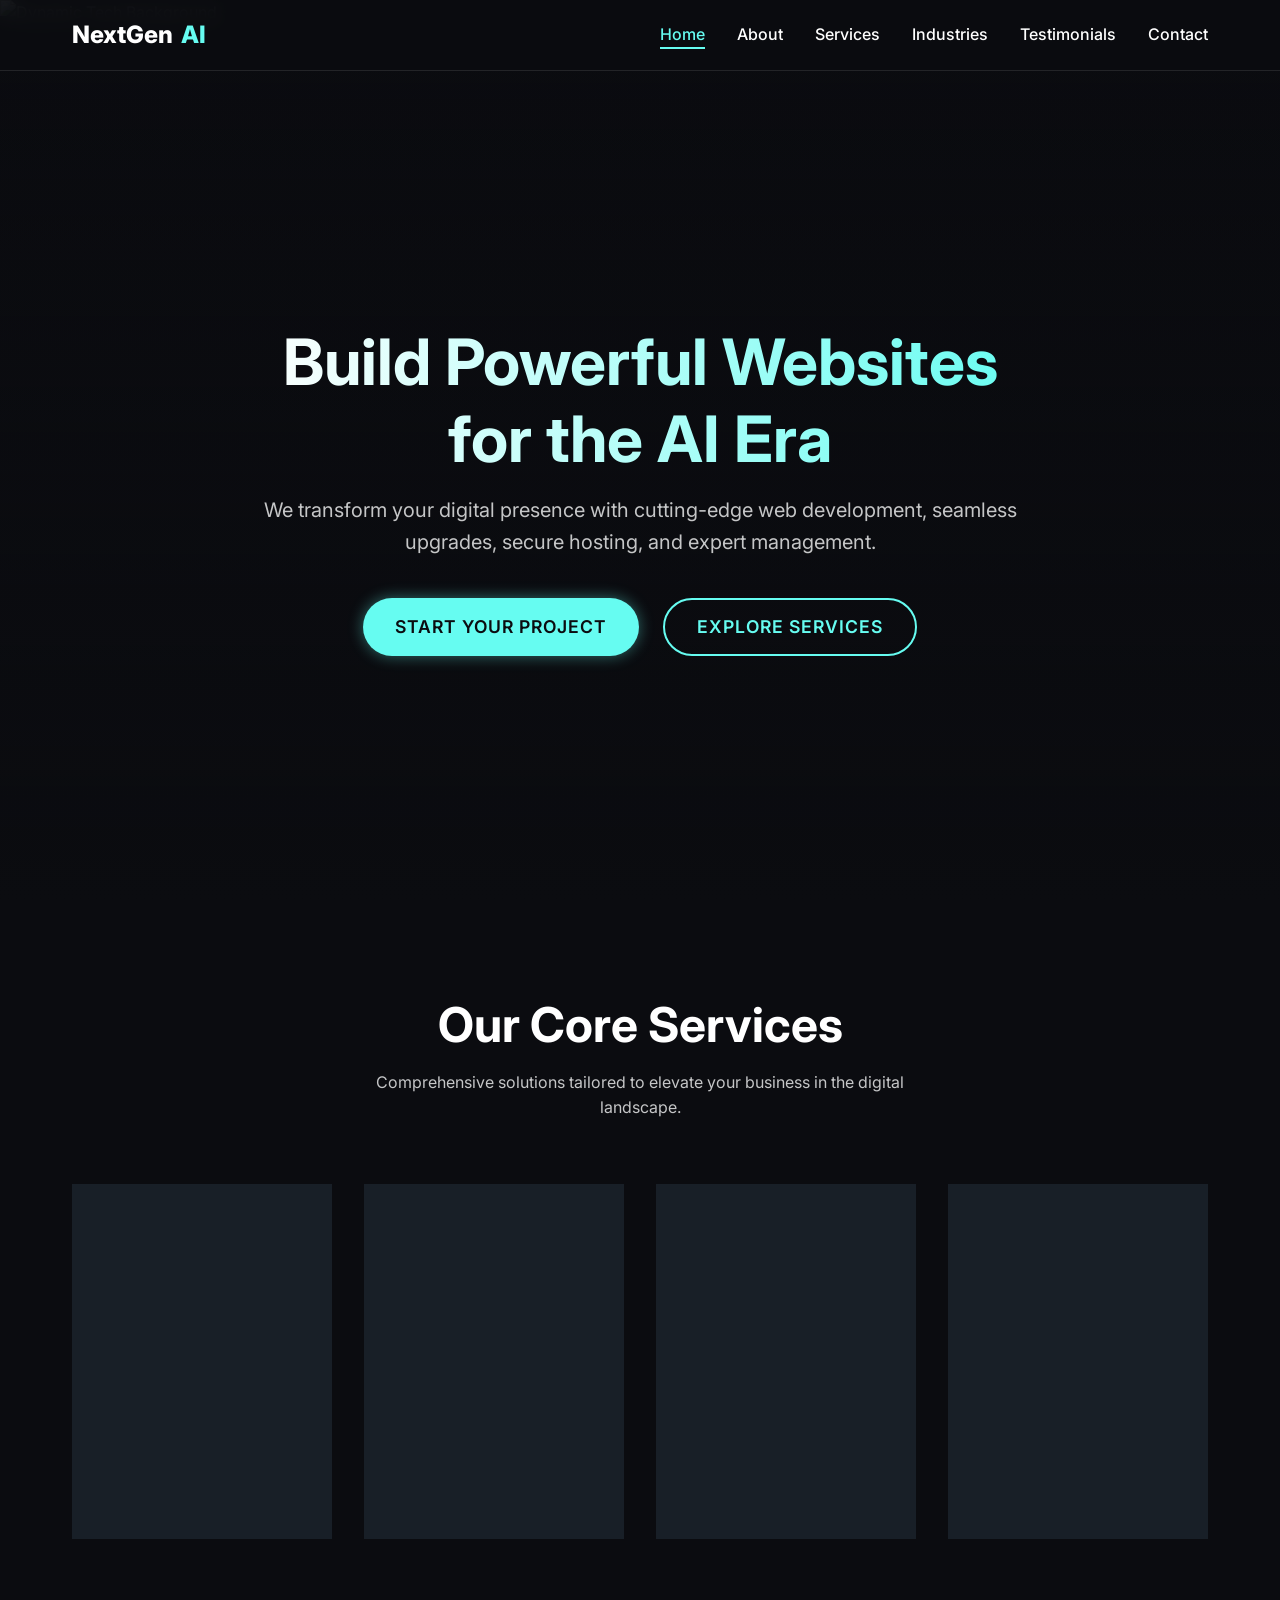
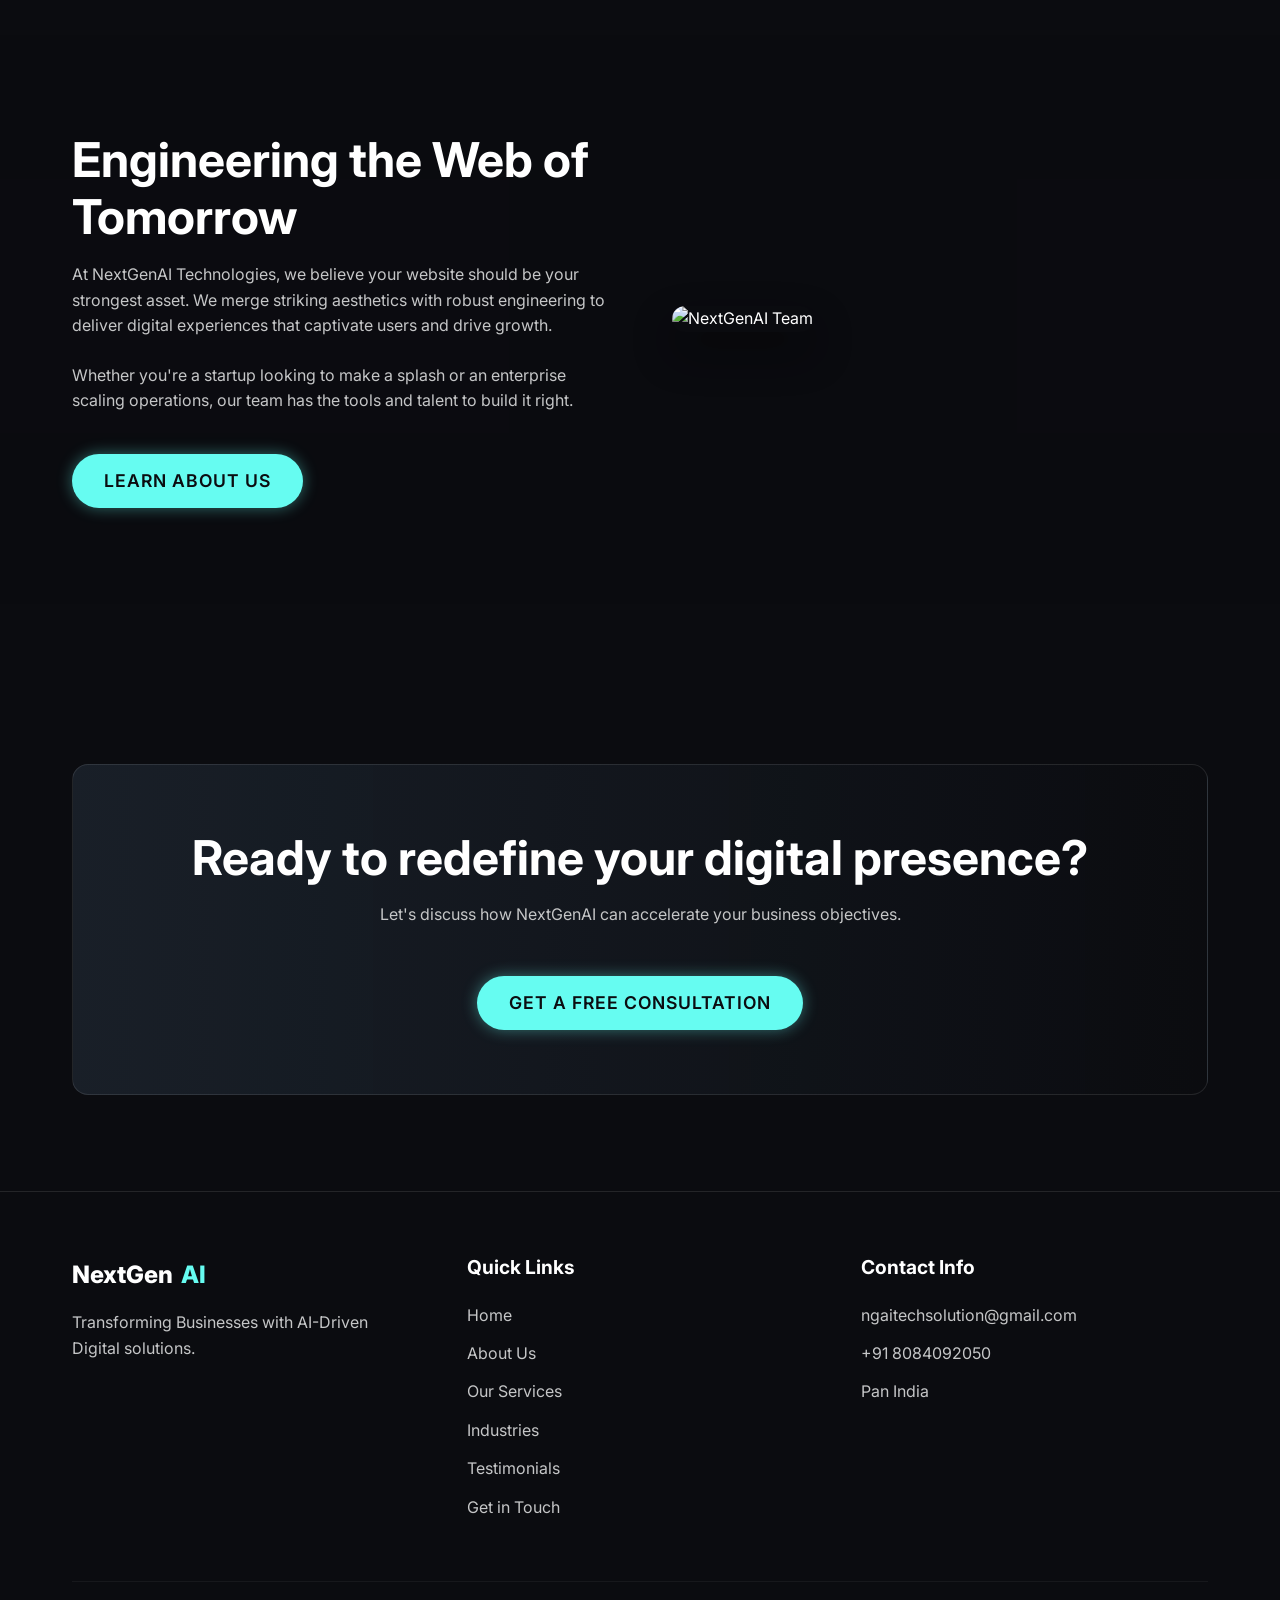
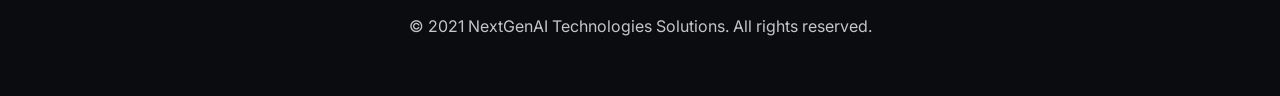
==== index.html @ a2633821 "Add files via upload" ====
<!DOCTYPE html>
<html lang="en">
<head>
    <meta charset="UTF-8">
    <meta name="viewport" content="width=device-width, initial-scale=1.0">
    <meta name="description" content="NextGenAI Technology Solutions - Build, Upgrade, Host and Manage your modern website.">
    <title>NextGenAI | Elite Website Solutions</title>
    <!-- Google Fonts -->
    <link rel="preconnect" href="https://fonts.googleapis.com">
    <link rel="preconnect" href="https://fonts.gstatic.com" crossorigin>
    <link href="https://fonts.googleapis.com/css2?family=Inter:wght@300;400;500;600;700;800&display=swap" rel="stylesheet">
    <link rel="stylesheet" href="style.css">
</head>
<body>
    
    <!-- Animated Global Background -->
    <div class="moving-bg"></div>

    <!-- Header -->
    <header>
        <div class="container nav-container">
            <a href="index.html" class="logo">NextGen<span>AI</span></a>
            <button class="mobile-menu-btn" aria-label="Toggle menu" aria-expanded="false">&#9776;</button>
            <nav>
                <ul class="nav-links">
                    <li><a href="index.html">Home</a></li>
                    <li><a href="About.html">About</a></li>
                    <li><a href="Service.html">Services</a></li>
                    <li><a href="Industries.html">Industries</a></li>
                    <li><a href="Testimonials.html">Testimonials</a></li>
                    <li><a href="Contact.html">Contact</a></li>
                </ul>
            </nav>
        </div>
    </header>

    <!-- Hero Section -->
    <section class="hero">
        <!-- AI Generated background image embedded securely via absolute path for web.
             For a live website, the user would move the artifact to an /assets/ folder. -->
        <img src="file:///C:/Users/rites/.gemini/antigravity/brain/25545eb5-5277-4ad1-b51b-b9562a341a34/live_hero_bg_1773387260577.png" alt="Dynamic Tech Background" class="hero-bg pulse-img">
        <div class="hero-overlay"></div>
        <div class="container">
            <div class="hero-content reveal">
                <h1>Build Powerful Websites for the AI Era</h1>
                <p>We transform your digital presence with cutting-edge web development, seamless upgrades, secure hosting, and expert management.</p>
                <div class="hero-buttons">
                    <a href="Contact.html" class="btn btn-primary">Start Your Project</a>
                    <a href="Service.html" class="btn btn-secondary">Explore Services</a>
                </div>
            </div>
        </div>
    </section>

    <!-- Services Overview Section -->
    <section class="section">
        <div class="container">
            <div class="section-header reveal">
                <h2>Our Core Services</h2>
                <p>Comprehensive solutions tailored to elevate your business in the digital landscape.</p>
            </div>
            
            <div class="services-grid">
                <div class="service-card glass reveal">
                    <div class="service-icon">💻</div>
                    <h3>Website Development</h3>
                    <p>Custom, scalable, and responsive architectures built with modern tech stacks.</p>
                </div>
                
                <div class="service-card glass reveal" style="transition-delay: 100ms;">
                    <div class="service-icon">⚡</div>
                    <h3>Website Upgrade</h3>
                    <p>Revitalize outdated interfaces with state-of-the-art UI/UX and elevated performance.</p>
                </div>
                
                <div class="service-card glass reveal" style="transition-delay: 200ms;">
                    <div class="service-icon">☁️</div>
                    <h3>Cloud Hosting</h3>
                    <p>Lightning-fast, ultra-secure hosting optimized for zero downtime and max stability.</p>
                </div>
                
                <div class="service-card glass reveal" style="transition-delay: 300ms;">
                    <div class="service-icon">🛡️</div>
                    <h3>Pro Management</h3>
                    <p>Full-cycle maintenance, security patching, backups, and 24/7 technical support.</p>
                </div>
            </div>
        </div>
    </section>

    <!-- Brief About Preview Section -->
    <section class="section" style="background: rgba(11, 12, 16, 0.4);">
        <div class="container">
            <div class="about-preview">
                <div class="about-text reveal">
                    <h2>Engineering the Web of Tomorrow</h2>
                    <p>At NextGenAI Technologies, we believe your website should be your strongest asset. We merge striking aesthetics with robust engineering to deliver digital experiences that captivate users and drive growth.</p>
                    <p>Whether you're a startup looking to make a splash or an enterprise scaling operations, our team has the tools and talent to build it right.</p>
                    <a href="About.html" class="btn btn-primary" style="margin-top: 1rem;">Learn About Us</a>
                </div>
                <div class="about-image reveal" style="transition-delay: 200ms;">
                    <img src="file:///C:/Users/rites/.gemini/antigravity/brain/25545eb5-5277-4ad1-b51b-b9562a341a34/live_index_team_1773387277324.png" alt="NextGenAI Team" class="about-preview-img float-img">
                </div>
            </div>
        </div>
    </section>

    <!-- Global CTA -->
    <section class="section">
        <div class="container">
            <div class="cta-banner reveal">
                <h2>Ready to redefine your digital presence?</h2>
                <p>Let's discuss how NextGenAI can accelerate your business objectives.</p>
                <a href="Contact.html" class="btn btn-primary" style="margin-top: 1.5rem;">Get a Free Consultation</a>
            </div>
        </div>
    </section>

    <!-- Footer -->
    <footer>
        <div class="container">
            <div class="footer-grid">
                <div class="footer-col">
                    <a href="index.html" class="logo" style="margin-bottom: 1rem;">NextGen<span>AI</span></a>
                    <p>Transforming Businesses with AI-Driven Digital solutions.</p>
                </div>
                <div class="footer-col">
                    <h4>Quick Links</h4>
                    <ul>
                        <li><a href="index.html">Home</a></li>
                        <li><a href="About.html">About Us</a></li>
                        <li><a href="Service.html">Our Services</a></li>
                        <li><a href="Industries.html">Industries</a></li>
                        <li><a href="Testimonials.html">Testimonials</a></li>
                        <li><a href="Contact.html">Get in Touch</a></li>
                    </ul>
                </div>
                <div class="footer-col">
                    <h4>Contact Info</h4>
                    <ul style="color: var(--text-secondary);">
                        <li>ngaitechsolution@gmail.com</li>
                        <li>+91 8084092050</li>
                        <li>Pan India</li>
                    </ul>
                </div>
            </div>
            <div class="footer-bottom">
                <p>&copy; 2021 NextGenAI Technologies Solutions. All rights reserved.</p>
            </div>
        </div>
    </footer>

    <script src="script.js"></script>
</body>
</html>
---- style.css ----
/* Global Reset & Box Sizing */
*, *::before, *::after {
  box-sizing: border-box;
  margin: 0;
  padding: 0;
}

/* CSS Variables for Theme */
:root {
  --bg-color: #0b0c10;
  --bg-gradient: linear-gradient(135deg, #0b0c10 0%, #1f2833 100%);
  --surface-color: rgba(31, 40, 51, 0.7);
  --glass-border: rgba(255, 255, 255, 0.1);
  --text-primary: #ffffff;
  --text-secondary: #c5c6c7;
  --accent-color: #66fcf1;
  --accent-hover: #45a29e;
  --font-family: 'Inter', system-ui, -apple-system, sans-serif;
  --transition: all 0.3s ease;
}

body {
  font-family: var(--font-family);
  background-color: var(--bg-color);
  color: var(--text-primary);
  line-height: 1.6;
  overflow-x: hidden;
  min-height: 100vh;
}

/* Moving Background Layer */
.moving-bg {
  position: fixed;
  top: 0;
  left: 0;
  width: 100vw;
  height: 100vh;
  z-index: -5; /* Place deep in background */
  background-image: 
    linear-gradient(rgba(11,12,16,0.85), rgba(11,12,16,0.85)),
    url('file:///C:/Users/rites/.gemini/antigravity/brain/25545eb5-5277-4ad1-b51b-b9562a341a34/site_bg_pattern_1773385852781.png');
  background-repeat: repeat;
  background-size: 800px 800px;
  animation: bgPan 40s linear infinite;
}

@keyframes bgPan {
  0% { background-position: 0 0; }
  100% { background-position: 800px 800px; }
}

/* Floating Image Animation */
.float-img {
  animation: floatImg 8s ease-in-out infinite;
}

@keyframes floatImg {
  0% { transform: translateY(0px); }
  50% { transform: translateY(-15px); }
  100% { transform: translateY(0px); }
}

/* Pulse Image Animation */
.pulse-img {
  animation: pulseImg 8s ease-in-out infinite alternate;
  transform-origin: center;
}

@keyframes pulseImg {
  0% { transform: scale(1); filter: brightness(1); }
  100% { transform: scale(1.05); filter: brightness(1.2); }
}

/* Typography */
h1, h2, h3, h4, h5, h6 {
  font-weight: 700;
  line-height: 1.2;
  margin-bottom: 1rem;
}

h1 {
  font-size: clamp(2.5rem, 5vw, 4rem);
  background: linear-gradient(to right, #ffffff, var(--accent-color));
  -webkit-background-clip: text;
  background-clip: text;
  -webkit-text-fill-color: transparent;
}

h2 { font-size: clamp(2rem, 4vw, 3rem); }
h3 { font-size: 1.5rem; }
p { margin-bottom: 1.5rem; color: var(--text-secondary); }

a {
  text-decoration: none;
  color: var(--accent-color);
  transition: var(--transition);
}

a:hover { color: var(--accent-hover); }

/* Buttons */
.btn {
  display: inline-flex;
  align-items: center;
  justify-content: center;
  padding: 0.8rem 2rem;
  border-radius: 50px;
  font-weight: 600;
  font-size: 1.1rem;
  text-transform: uppercase;
  letter-spacing: 1px;
  cursor: pointer;
  transition: var(--transition);
  border: none;
}

.btn-primary {
  background: var(--accent-color);
  color: var(--bg-color);
  box-shadow: 0 0 15px rgba(102, 252, 241, 0.4);
}

.btn-primary:hover {
  background: var(--accent-hover);
  box-shadow: 0 0 25px rgba(102, 252, 241, 0.6);
  transform: translateY(-2px);
  color: var(--bg-color);
}

.btn-secondary {
  background: transparent;
  color: var(--accent-color);
  border: 2px solid var(--accent-color);
}

.btn-secondary:hover {
  background: rgba(102, 252, 241, 0.1);
  transform: translateY(-2px);
}

/* Glassmorphism Classes */
.glass {
  background: var(--surface-color);
  backdrop-filter: blur(12px);
  -webkit-backdrop-filter: blur(12px);
  border: 1px solid var(--glass-border);
  border-radius: 16px;
  padding: 2rem;
}

/* Layout Container */
.container {
  max-width: 1200px;
  margin: 0 auto;
  padding: 0 2rem;
}

/* Header & Navigation */
header {
  position: fixed;
  top: 0;
  width: 100%;
  z-index: 1000;
  background: rgba(11, 12, 16, 0.85);
  backdrop-filter: blur(10px);
  border-bottom: 1px solid var(--glass-border);
  padding: 1rem 0;
  transition: var(--transition);
}

header.scrolled {
  padding: 0.5rem 0;
  background: rgba(11, 12, 16, 0.95);
}

.nav-container {
  display: flex;
  justify-content: space-between;
  align-items: center;
}

.logo {
  font-size: 1.5rem;
  font-weight: 800;
  color: #fff;
  display: flex;
  align-items: center;
  gap: 0.5rem;
}

.logo span { color: var(--accent-color); }

.nav-links {
  display: flex;
  gap: 2rem;
  list-style: none;
}

.nav-links li a {
  color: var(--text-primary);
  font-weight: 500;
  position: relative;
}

.nav-links li a::after {
  content: '';
  position: absolute;
  bottom: -5px;
  left: 0;
  width: 0;
  height: 2px;
  background: var(--accent-color);
  transition: var(--transition);
}

.nav-links li a:hover::after, .nav-links li a.active::after {
  width: 100%;
}

.nav-links li a:hover, .nav-links li a.active {
  color: var(--accent-color);
}

.mobile-menu-btn {
  display: none;
  background: none;
  border: none;
  color: #fff;
  font-size: 1.5rem;
  cursor: pointer;
}

/* Hero Section */
.hero {
  height: 100vh;
  display: flex;
  align-items: center;
  position: relative;
  overflow: hidden;
  padding-top: 80px;
}

.hero-bg {
  position: absolute;
  top: 0;
  left: 0;
  width: 100%;
  height: 100%;
  object-fit: cover;
  z-index: -2;
  opacity: 0.6;
}

.hero-overlay {
  position: absolute;
  top: 0;
  left: 0;
  width: 100%;
  height: 100%;
  background: linear-gradient(180deg, rgba(11,12,16,0.3) 0%, rgba(11,12,16,1) 100%);
  z-index: -1;
}

.hero-content {
  max-width: 800px;
  text-align: center;
  margin: 0 auto;
}

.hero-content p {
  font-size: 1.25rem;
  margin-bottom: 2.5rem;
}

.hero-buttons {
  display: flex;
  gap: 1.5rem;
  justify-content: center;
}

/* Section Styling */
.section {
  padding: 6rem 0;
}

.section-header {
  text-align: center;
  margin-bottom: 4rem;
}

.section-header p {
  max-width: 600px;
  margin: 0 auto;
}

/* Services Grid */
.services-grid {
  display: grid;
  grid-template-columns: repeat(auto-fit, minmax(250px, 1fr));
  gap: 2rem;
}

.service-card {
  text-align: left;
  transition: var(--transition);
  position: relative;
  overflow: hidden;
}

.service-card:hover {
  transform: translateY(-10px);
  border-color: var(--accent-color);
  box-shadow: 0 10px 30px rgba(102, 252, 241, 0.1);
}

.service-icon {
  font-size: 2.5rem;
  color: var(--accent-color);
  margin-bottom: 1.5rem;
}

.service-card h3 { margin-bottom: 1rem; }

/* About Section Preview */
.about-preview {
  display: grid;
  grid-template-columns: 1fr 1fr;
  gap: 4rem;
  align-items: center;
}

.about-preview-img {
  width: 100%;
  border-radius: 16px;
  box-shadow: 0 20px 40px rgba(0,0,0,0.4);
  animation: float 6s ease-in-out infinite;
}

@keyframes float {
  0% { transform: translateY(0px); }
  50% { transform: translateY(-20px); }
  100% { transform: translateY(0px); }
}

/* CTA Sub-Section */
.cta-banner {
  background: linear-gradient(90deg, var(--surface-color), rgba(11,12,16,0.9));
  border: 1px solid var(--glass-border);
  border-radius: 16px;
  padding: 4rem 2rem;
  text-align: center;
  margin-top: 4rem;
}

/* Footer */
footer {
  background: #0b0c10;
  border-top: 1px solid var(--glass-border);
  padding: 4rem 0 2rem;
}

.footer-grid {
  display: grid;
  grid-template-columns: repeat(auto-fit, minmax(200px, 1fr));
  gap: 3rem;
  margin-bottom: 3rem;
}

.footer-col h4 {
  color: #fff;
  margin-bottom: 1.5rem;
  font-size: 1.2rem;
}

.footer-col ul {
  list-style: none;
}

.footer-col ul li {
  margin-bottom: 0.8rem;
}

.footer-col ul li a {
  color: var(--text-secondary);
}

.footer-col ul li a:hover {
  color: var(--accent-color);
  padding-left: 5px;
}

.footer-bottom {
  text-align: center;
  padding-top: 2rem;
  border-top: 1px solid rgba(255,255,255,0.05);
}

/* Animations */
.reveal {
  opacity: 0;
  transform: translateY(30px);
  transition: all 0.8s ease-out;
}

.reveal.active {
  opacity: 1;
  transform: translateY(0);
}

/* Responsive */
@media (max-width: 768px) {
  .nav-links {
    position: fixed;
    top: 70px;
    right: -100%;
    flex-direction: column;
    background: rgba(11, 12, 16, 0.95);
    backdrop-filter: blur(10px);
    width: 100%;
    height: calc(100vh - 70px);
    padding: 2rem;
    transition: var(--transition);
    align-items: center;
    border-top: 1px solid var(--glass-border);
  }

  .nav-links.active {
    right: 0;
  }

  .mobile-menu-btn { display: block; }
  
  .about-preview {
    grid-template-columns: 1fr;
    text-align: center;
  }
  
  .hero-buttons {
    flex-direction: column;
  }
  
  .hero-buttons .btn { width: 100%; }
}
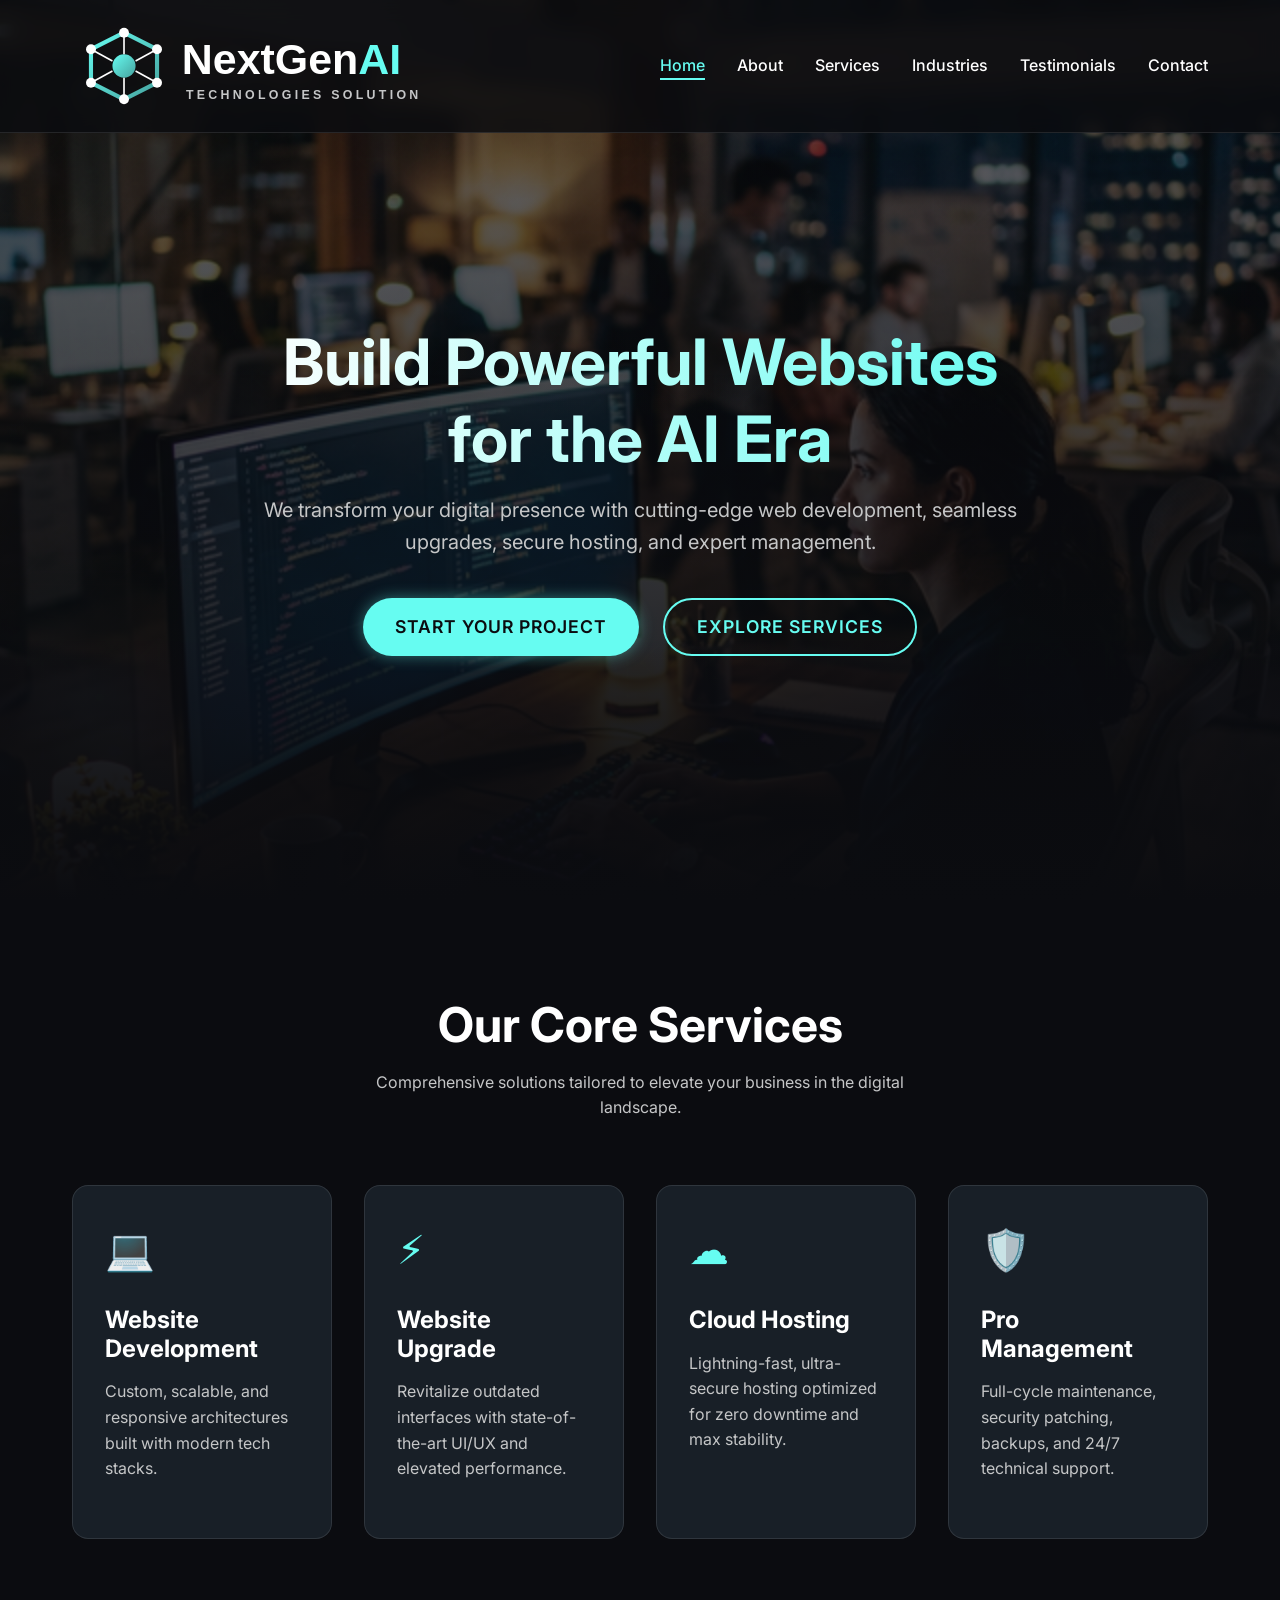
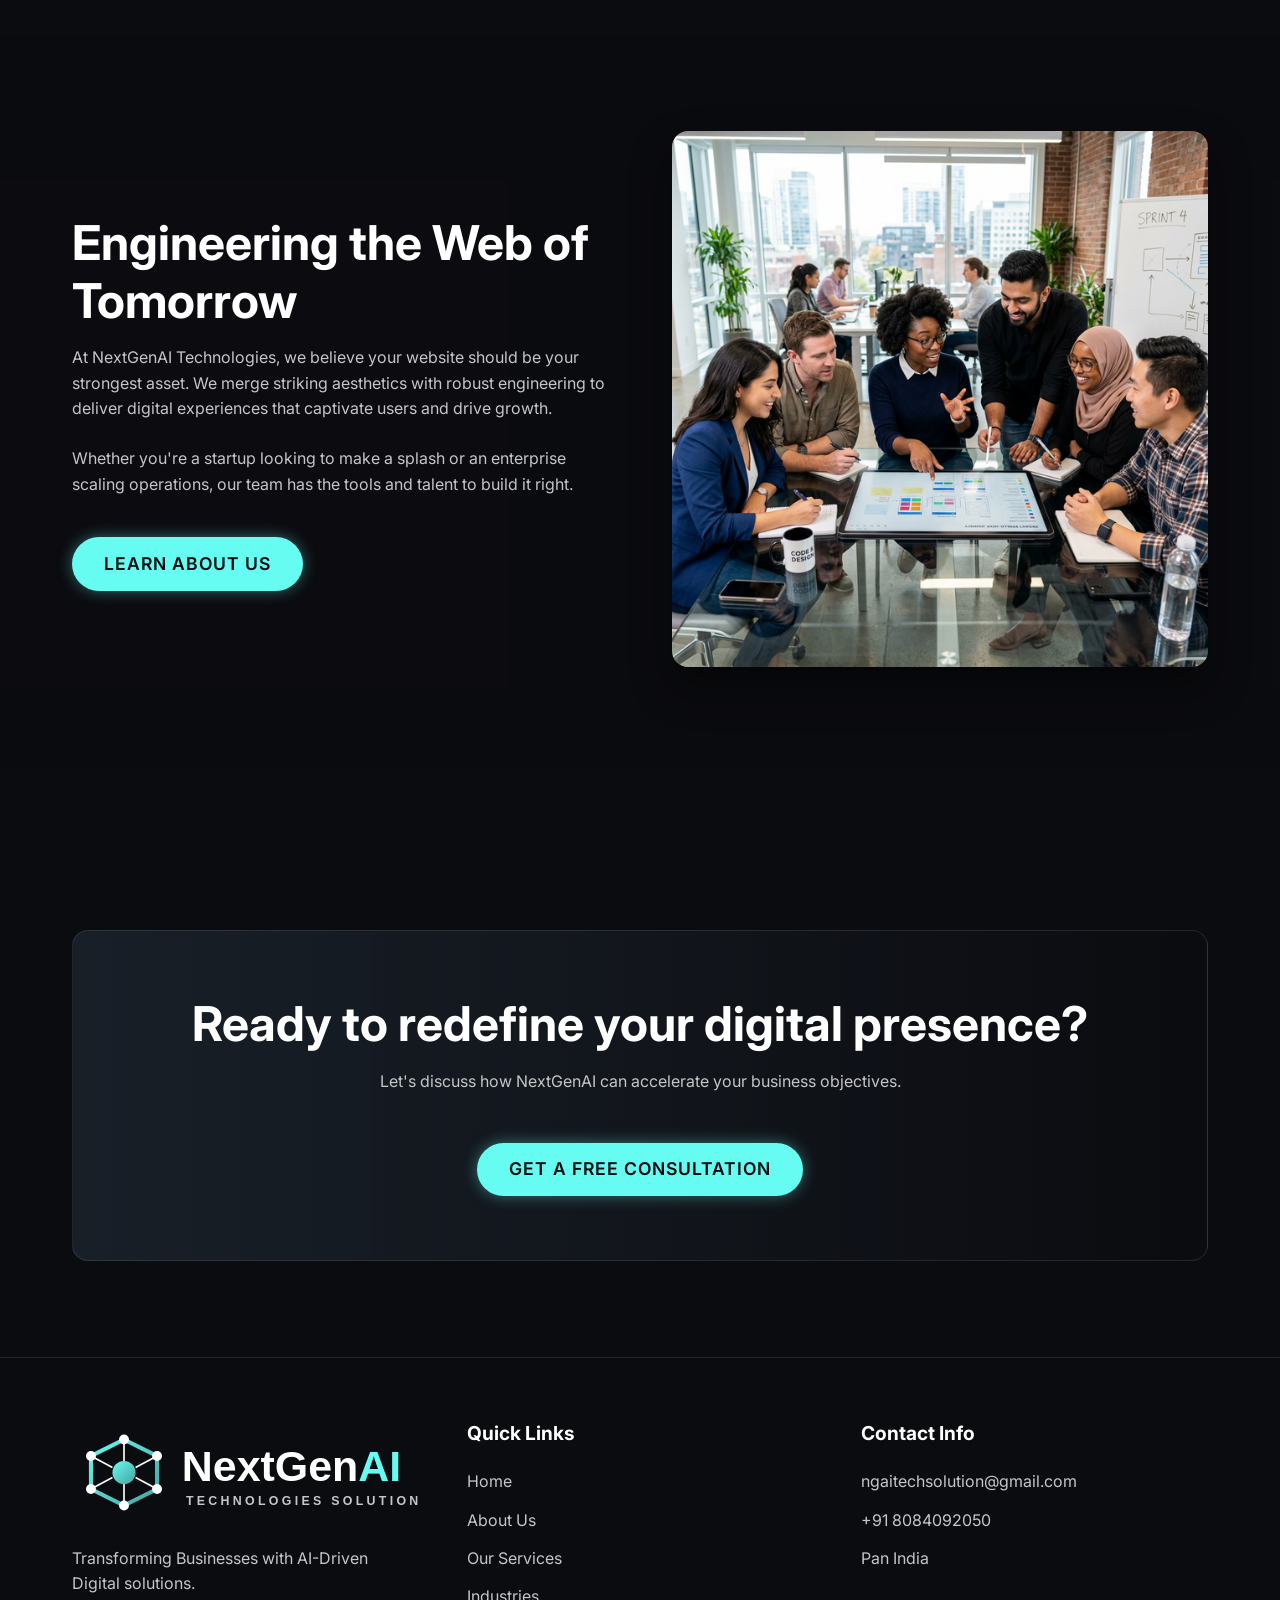
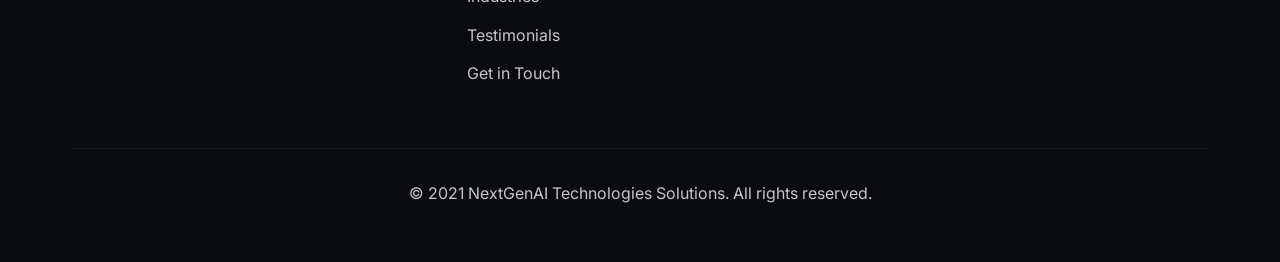
==== commit 6a0f5e0c: "Add files via upload" ====
--- a/index.html
+++ b/index.html
@@ -5,6 +5,8 @@
     <meta name="viewport" content="width=device-width, initial-scale=1.0">
     <meta name="description" content="NextGenAI Technology Solutions - Build, Upgrade, Host and Manage your modern website.">
     <title>NextGenAI | Elite Website Solutions</title>
+    <!-- Favicon -->
+    <link rel="icon" type="image/png" href="assets/images/favicon.png">
     <!-- Google Fonts -->
     <link rel="preconnect" href="https://fonts.googleapis.com">
     <link rel="preconnect" href="https://fonts.gstatic.com" crossorigin>
@@ -19,7 +21,7 @@
     <!-- Header -->
     <header>
         <div class="container nav-container">
-            <a href="index.html" class="logo">NextGen<span>AI</span></a>
+            <a href="index.html" class="logo-link"><img src="assets/images/nextgen_ai_logo.svg" alt="NextGenAI Logo" class="site-logo"></a>
             <button class="mobile-menu-btn" aria-label="Toggle menu" aria-expanded="false">&#9776;</button>
             <nav>
                 <ul class="nav-links">
@@ -38,7 +40,7 @@
     <section class="hero">
         <!-- AI Generated background image embedded securely via absolute path for web.
              For a live website, the user would move the artifact to an /assets/ folder. -->
-        <img src="file:///C:/Users/rites/.gemini/antigravity/brain/25545eb5-5277-4ad1-b51b-b9562a341a34/live_hero_bg_1773387260577.png" alt="Dynamic Tech Background" class="hero-bg pulse-img">
+        <img src="assets/images/live_hero_bg_1773387260577.png" alt="Dynamic Tech Background" class="hero-bg pulse-img">
         <div class="hero-overlay"></div>
         <div class="container">
             <div class="hero-content reveal">
@@ -99,7 +101,7 @@
                     <a href="About.html" class="btn btn-primary" style="margin-top: 1rem;">Learn About Us</a>
                 </div>
                 <div class="about-image reveal" style="transition-delay: 200ms;">
-                    <img src="file:///C:/Users/rites/.gemini/antigravity/brain/25545eb5-5277-4ad1-b51b-b9562a341a34/live_index_team_1773387277324.png" alt="NextGenAI Team" class="about-preview-img float-img">
+                    <img src="assets/images/live_index_team_1773387277324.png" alt="NextGenAI Team" class="about-preview-img float-img">
                 </div>
             </div>
         </div>
@@ -121,7 +123,7 @@
         <div class="container">
             <div class="footer-grid">
                 <div class="footer-col">
-                    <a href="index.html" class="logo" style="margin-bottom: 1rem;">NextGen<span>AI</span></a>
+                    <a href="index.html" class="logo-link" style="margin-bottom: 1rem; display: inline-block;"><img src="assets/images/nextgen_ai_logo.svg" alt="NextGenAI Logo" class="site-logo"></a>
                     <p>Transforming Businesses with AI-Driven Digital solutions.</p>
                 </div>
                 <div class="footer-col">
--- a/style.css
+++ b/style.css
@@ -38,7 +38,7 @@
   z-index: -5; /* Place deep in background */
   background-image: 
     linear-gradient(rgba(11,12,16,0.85), rgba(11,12,16,0.85)),
-    url('file:///C:/Users/rites/.gemini/antigravity/brain/25545eb5-5277-4ad1-b51b-b9562a341a34/site_bg_pattern_1773385852781.png');
+    url('assets/images/site_bg_pattern_1773385852781.png');
   background-repeat: repeat;
   background-size: 800px 800px;
   animation: bgPan 40s linear infinite;
@@ -189,6 +189,18 @@
 }
 
 .logo span { color: var(--accent-color); }
+
+.site-logo {
+  height: 100px;
+  width: auto;
+  object-fit: contain;
+}
+
+.logo-link {
+  display: flex;
+  align-items: center;
+  text-decoration: none;
+}
 
 .nav-links {
   display: flex;
